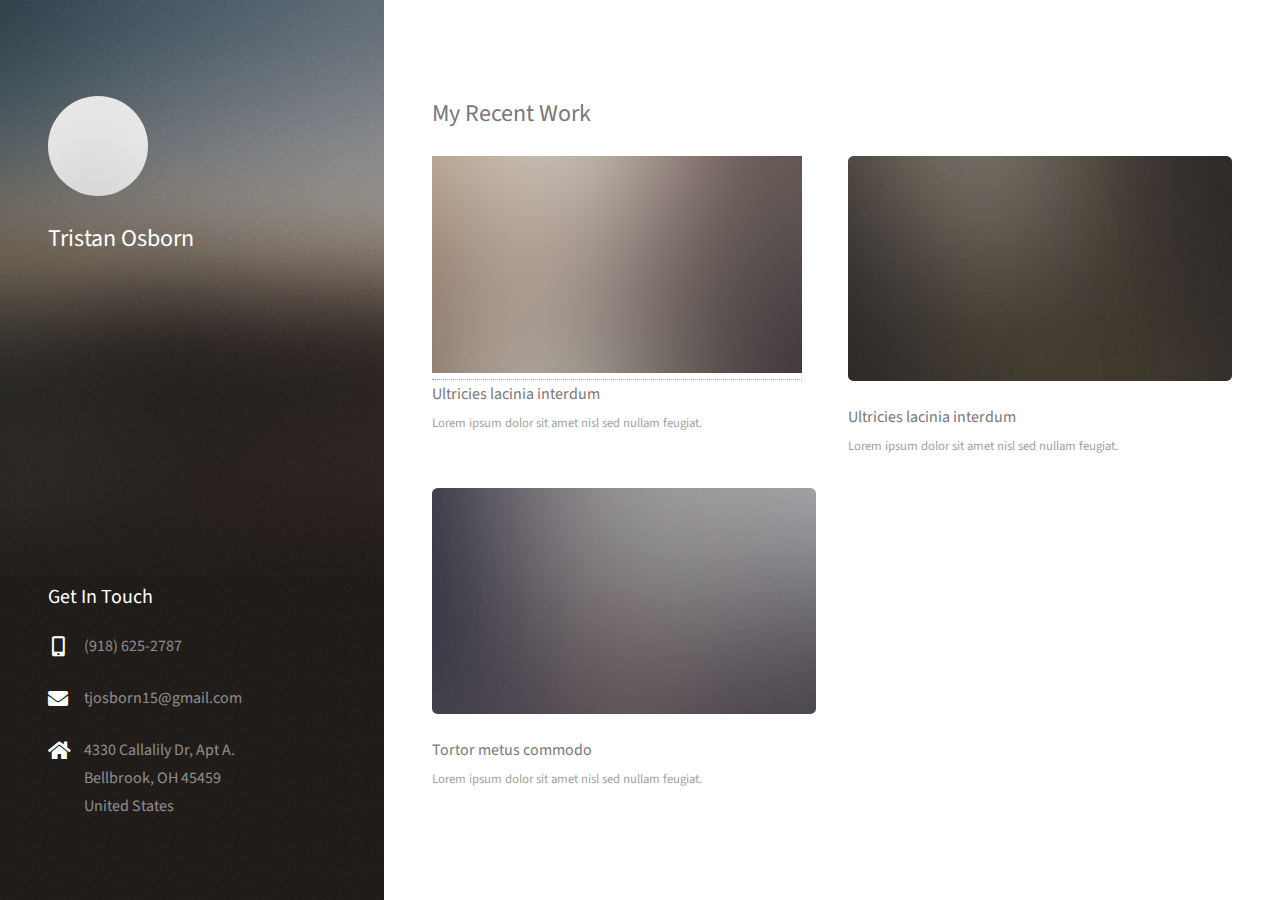
==== index.html @ c0b5d267 "Update index.html" ====
<!DOCTYPE HTML>

<html>
	<head>
		<title>tristan osborn</title>
		<meta charset="utf-8" />
		<meta name="viewport" content="width=device-width, initial-scale=1, user-scalable=no" />
		<link rel="stylesheet" href="assets/css/main.css" />
	</head>
	<body class="is-preload">

		<!-- Header -->
			<header id="header">
				<div class="inner">
					<a href="#" class="image avatar"><img src="images/avatar.jpg" alt="" /></a>
					<h2><strong>Tristan Osborn</strong></h2></br>
				</div>

			<h3>Get In Touch</h3>
			<div>
				<div class="col-4 col-12-small">
					<ul class="labeled-icons">
						<li>
							<h3 class="icon solid fa-mobile-alt"><span class="label">Phone</span></h3>
							(918) 625-2787
						</li>
						<li>
							<h3 class="icon solid fa-envelope"><span class="label">Email</span></h3>
							tjosborn15@gmail.com</a>
						</li>
						<li>
							<h3 class="icon solid fa-home"><span class="label">Address</span></h3>
							4330 Callalily Dr, Apt A.<br />
							Bellbrook, OH 45459<br />
							United States
						</li>
					</ul>
				</div>
			</header>

		<!-- Main -->
			<div id="main">

				<!-- Two -->
					<section id="two">
						<h2>My Recent Work</h2>
						<div class="row">
							<article class="col-6 col-12-xsmall work-item">
								<a href="cars4u_final.html-2" target="_blank"><img src="images/thumbs/01.jpg" alt="" /></a>
								<h3>Ultricies lacinia interdum</h3>
								<p>Lorem ipsum dolor sit amet nisl sed nullam feugiat.</p>
							</article>
							<article class="col-6 col-12-xsmall work-item">
								<a href="images/fulls/02.jpg" class="image fit thumb"><img src="images/thumbs/02.jpg" alt="" /></a>
								<h3>Ultricies lacinia interdum</h3>
								<p>Lorem ipsum dolor sit amet nisl sed nullam feugiat.</p>
							</article>
							<article class="col-6 col-12-xsmall work-item">
								<a href="images/fulls/03.jpg" class="image fit thumb"><img src="images/thumbs/03.jpg" alt="" /></a>
								<h3>Tortor metus commodo</h3>
								<p>Lorem ipsum dolor sit amet nisl sed nullam feugiat.</p>
							</article>
						</div>
					</section>

			</div>

		<!-- Scripts -->
			<script src="assets/js/jquery.min.js"></script>
			<script src="assets/js/jquery.poptrox.min.js"></script>
			<script src="assets/js/browser.min.js"></script>
			<script src="assets/js/breakpoints.min.js"></script>
			<script src="assets/js/util.js"></script>
			<script src="assets/js/main.js"></script>

	</body>
</html>
---- assets/css/main.css ----
@import url("fontawesome-all.min.css");
@import url("https://fonts.googleapis.com/css?family=Source+Sans+Pro:400,400italic");

/*
	Strata by HTML5 UP
	html5up.net | @ajlkn
	Free for personal and commercial use under the CCA 3.0 license (html5up.net/license)
*/

html, body, div, span, applet, object,
iframe, h1, h2, h3, h4, h5, h6, p, blockquote,
pre, a, abbr, acronym, address, big, cite,
code, del, dfn, em, img, ins, kbd, q, s, samp,
small, strike, strong, sub, sup, tt, var, b,
u, i, center, dl, dt, dd, ol, ul, li, fieldset,
form, label, legend, table, caption, tbody,
tfoot, thead, tr, th, td, article, aside,
canvas, details, embed, figure, figcaption,
footer, header, hgroup, menu, nav, output, ruby,
section, summary, time, mark, audio, video {
	margin: 0;
	padding: 0;
	border: 0;
	font-size: 100%;
	font: inherit;
	vertical-align: baseline;}

article, aside, details, figcaption, figure,
footer, header, hgroup, menu, nav, section {
	display: block;}

body {
	line-height: 1;
}

ol, ul {
	list-style: none;
}

blockquote, q {
	quotes: none;
}

	blockquote:before, blockquote:after, q:before, q:after {
		content: '';
		content: none;
	}

table {
	border-collapse: collapse;
	border-spacing: 0;
}

body {
	-webkit-text-size-adjust: none;
}

mark {
	background-color: transparent;
	color: inherit;
}

input::-moz-focus-inner {
	border: 0;
	padding: 0;
}

input, select, textarea {
	-moz-appearance: none;
	-webkit-appearance: none;
	-ms-appearance: none;
	appearance: none;
}

/* Basic */

	html {
		box-sizing: border-box;
	}

	*, *:before, *:after {
		box-sizing: inherit;
	}

	body {
		background: #fff;
	}

		body.is-preload *, body.is-preload *:before, body.is-preload *:after {
			-moz-animation: none !important;
			-webkit-animation: none !important;
			-ms-animation: none !important;
			animation: none !important;
			-moz-transition: none !important;
			-webkit-transition: none !important;
			-ms-transition: none !important;
			transition: none !important;
		}

	body, input, select, textarea {
		color: #a2a2a2;
		font-family: "Source Sans Pro", Helvetica, sans-serif;
		font-size: 16pt;
		font-weight: 400;
		line-height: 1.75em;
	}

	a {
		-moz-transition: color 0.2s ease-in-out, border-color 0.2s ease-in-out;
		-webkit-transition: color 0.2s ease-in-out, border-color 0.2s ease-in-out;
		-ms-transition: color 0.2s ease-in-out, border-color 0.2s ease-in-out;
		transition: color 0.2s ease-in-out, border-color 0.2s ease-in-out;
		border-bottom: dotted 1px;
		color: #49bf9d;
		text-decoration: none;
	}

		a:hover {
			border-bottom-color: transparent;
			color: #49bf9d !important;
			text-decoration: none;
		}

	strong, b {
		color: #787878;
		font-weight: 400;
	}

	em, i {
		font-style: italic;
	}

	p {
		margin: 0 0 2em 0;
	}

	h1, h2, h3, h4, h5, h6 {
		color: #787878;
		font-weight: 400;
		line-height: 1em;
		margin: 0 0 1em 0;
	}

		h1 a, h2 a, h3 a, h4 a, h5 a, h6 a {
			color: inherit;
			text-decoration: none;
		}

	h1 {
		font-size: 2em;
		line-height: 1.5em;
	}

	h2 {
		font-size: 1.5em;
		line-height: 1.5em;
	}

	h3 {
		font-size: 1.25em;
		line-height: 1.5em;
	}

	h4 {
		font-size: 1.1em;
		line-height: 1.5em;
	}

	h5 {
		font-size: 0.9em;
		line-height: 1.5em;
	}

	h6 {
		font-size: 0.7em;
		line-height: 1.5em;
	}

	sub {
		font-size: 0.8em;
		position: relative;
		top: 0.5em;
	}

	sup {
		font-size: 0.8em;
		position: relative;
		top: -0.5em;
	}

	hr {
		border: 0;
		border-bottom: solid 2px #efefef;
		margin: 2em 0;
	}

		hr.major {
			margin: 3em 0;
		}

	blockquote {
		border-left: solid 6px #efefef;
		font-style: italic;
		margin: 0 0 2em 0;
		padding: 0.5em 0 0.5em 1.5em;
	}

	code {
		background: #f7f7f7;
		border-radius: 0.35em;
		border: solid 2px #efefef;
		font-family: "Courier New", monospace;
		font-size: 0.9em;
		margin: 0 0.25em;
		padding: 0.25em 0.65em;
	}

	pre {
		-webkit-overflow-scrolling: touch;
		font-family: "Courier New", monospace;
		font-size: 0.9em;
		margin: 0 0 2em 0;
	}

		pre code {
			display: block;
			line-height: 1.75em;
			padding: 1em 1.5em;
			overflow-x: auto;
		}

	.align-left {
		text-align: left;
	}

	.align-center {
		text-align: center;
	}

	.align-right {
		text-align: right;
	}

/* Container */

	.container {
		margin: 0 auto;
		max-width: calc(100% - 4em);
		width: 100%;
	}

		.container.xsmall {
			width: 25%;
		}

		.container.small {
			width: 50%;
		}

		.container.medium {
			width: 75%;
		}

		.container.large {
			width: 125%;
		}

		.container.xlarge {
			width: 150%;
		}

		.container.max {
			width: 100%;
		}

		@media screen and (max-width: 980px) {

			.container {
				width: 100% !important;
				max-width: 100% !important;
			}

		}

		@media screen and (max-width: 480px) {

			.container {
				max-width: calc(100% - 3em);
			}

		}

/* Row */

	.row {
		display: flex;
		flex-wrap: wrap;
		box-sizing: border-box;
		align-items: stretch;
	}

		.row > * {
			box-sizing: border-box;
		}

		.row.gtr-uniform > * > :last-child {
			margin-bottom: 0;
		}

		.row.aln-left {
			justify-content: flex-start;
		}

		.row.aln-center {
			justify-content: center;
		}

		.row.aln-right {
			justify-content: flex-end;
		}

		.row.aln-top {
			align-items: flex-start;
		}

		.row.aln-middle {
			align-items: center;
		}

		.row.aln-bottom {
			align-items: flex-end;
		}

		.row > .imp {
			order: -1;
		}

		.row > .col-1 {
			width: 8.33333%;
		}

		.row > .off-1 {
			margin-left: 8.33333%;
		}

		.row > .col-2 {
			width: 16.66667%;
		}

		.row > .off-2 {
			margin-left: 16.66667%;
		}

		.row > .col-3 {
			width: 25%;
		}

		.row > .off-3 {
			margin-left: 25%;
		}

		.row > .col-4 {
			width: 33.33333%;
		}

		.row > .off-4 {
			margin-left: 33.33333%;
		}

		.row > .col-5 {
			width: 41.66667%;
		}

		.row > .off-5 {
			margin-left: 41.66667%;
		}

		.row > .col-6 {
			width: 50%;
		}

		.row > .off-6 {
			margin-left: 50%;
		}

		.row > .col-7 {
			width: 58.33333%;
		}

		.row > .off-7 {
			margin-left: 58.33333%;
		}

		.row > .col-8 {
			width: 66.66667%;
		}

		.row > .off-8 {
			margin-left: 66.66667%;
		}

		.row > .col-9 {
			width: 75%;
		}

		.row > .off-9 {
			margin-left: 75%;
		}

		.row > .col-10 {
			width: 83.33333%;
		}

		.row > .off-10 {
			margin-left: 83.33333%;
		}

		.row > .col-11 {
			width: 91.66667%;
		}

		.row > .off-11 {
			margin-left: 91.66667%;
		}

		.row > .col-12 {
			width: 100%;
		}

		.row > .off-12 {
			margin-left: 100%;
		}

		.row.gtr-0 {
			margin-top: 0;
			margin-left: 0em;
		}

			.row.gtr-0 > * {
				padding: 0 0 0 0em;
			}

			.row.gtr-0.gtr-uniform {
				margin-top: 0em;
			}

				.row.gtr-0.gtr-uniform > * {
					padding-top: 0em;
				}

		.row.gtr-25 {
			margin-top: 0;
			margin-left: -0.625em;
		}

			.row.gtr-25 > * {
				padding: 0 0 0 0.625em;
			}

			.row.gtr-25.gtr-uniform {
				margin-top: -0.625em;
			}

				.row.gtr-25.gtr-uniform > * {
					padding-top: 0.625em;
				}

		.row.gtr-50 {
			margin-top: 0;
			margin-left: -1.25em;
		}

			.row.gtr-50 > * {
				padding: 0 0 0 1.25em;
			}

			.row.gtr-50.gtr-uniform {
				margin-top: -1.25em;
			}

				.row.gtr-50.gtr-uniform > * {
					padding-top: 1.25em;
				}

		.row {
			margin-top: 0;
			margin-left: -2.5em;
		}

			.row > * {
				padding: 0 0 0 2.5em;
			}

			.row.gtr-uniform {
				margin-top: -2.5em;
			}

				.row.gtr-uniform > * {
					padding-top: 2.5em;
				}

		.row.gtr-150 {
			margin-top: 0;
			margin-left: -3.75em;
		}

			.row.gtr-150 > * {
				padding: 0 0 0 3.75em;
			}

			.row.gtr-150.gtr-uniform {
				margin-top: -3.75em;
			}

				.row.gtr-150.gtr-uniform > * {
					padding-top: 3.75em;
				}

		.row.gtr-200 {
			margin-top: 0;
			margin-left: -5em;
		}

			.row.gtr-200 > * {
				padding: 0 0 0 5em;
			}

			.row.gtr-200.gtr-uniform {
				margin-top: -5em;
			}

				.row.gtr-200.gtr-uniform > * {
					padding-top: 5em;
				}

		@media screen and (max-width: 1800px) {

			.row {
				display: flex;
				flex-wrap: wrap;
				box-sizing: border-box;
				align-items: stretch;
			}

				.row > * {
					box-sizing: border-box;
				}

				.row.gtr-uniform > * > :last-child {
					margin-bottom: 0;
				}

				.row.aln-left {
					justify-content: flex-start;
				}

				.row.aln-center {
					justify-content: center;
				}

				.row.aln-right {
					justify-content: flex-end;
				}

				.row.aln-top {
					align-items: flex-start;
				}

				.row.aln-middle {
					align-items: center;
				}

				.row.aln-bottom {
					align-items: flex-end;
				}

				.row > .imp-xlarge {
					order: -1;
				}

				.row > .col-1-xlarge {
					width: 8.33333%;
				}

				.row > .off-1-xlarge {
					margin-left: 8.33333%;
				}

				.row > .col-2-xlarge {
					width: 16.66667%;
				}

				.row > .off-2-xlarge {
					margin-left: 16.66667%;
				}

				.row > .col-3-xlarge {
					width: 25%;
				}

				.row > .off-3-xlarge {
					margin-left: 25%;
				}

				.row > .col-4-xlarge {
					width: 33.33333%;
				}

				.row > .off-4-xlarge {
					margin-left: 33.33333%;
				}

				.row > .col-5-xlarge {
					width: 41.66667%;
				}

				.row > .off-5-xlarge {
					margin-left: 41.66667%;
				}

				.row > .col-6-xlarge {
					width: 50%;
				}

				.row > .off-6-xlarge {
					margin-left: 50%;
				}

				.row > .col-7-xlarge {
					width: 58.33333%;
				}

				.row > .off-7-xlarge {
					margin-left: 58.33333%;
				}

				.row > .col-8-xlarge {
					width: 66.66667%;
				}

				.row > .off-8-xlarge {
					margin-left: 66.66667%;
				}

				.row > .col-9-xlarge {
					width: 75%;
				}

				.row > .off-9-xlarge {
					margin-left: 75%;
				}

				.row > .col-10-xlarge {
					width: 83.33333%;
				}

				.row > .off-10-xlarge {
					margin-left: 83.33333%;
				}

				.row > .col-11-xlarge {
					width: 91.66667%;
				}

				.row > .off-11-xlarge {
					margin-left: 91.66667%;
				}

				.row > .col-12-xlarge {
					width: 100%;
				}

				.row > .off-12-xlarge {
					margin-left: 100%;
				}

				.row.gtr-0 {
					margin-top: 0;
					margin-left: 0em;
				}

					.row.gtr-0 > * {
						padding: 0 0 0 0em;
					}

					.row.gtr-0.gtr-uniform {
						margin-top: 0em;
					}

						.row.gtr-0.gtr-uniform > * {
							padding-top: 0em;
						}

				.row.gtr-25 {
					margin-top: 0;
					margin-left: -0.625em;
				}

					.row.gtr-25 > * {
						padding: 0 0 0 0.625em;
					}

					.row.gtr-25.gtr-uniform {
						margin-top: -0.625em;
					}

						.row.gtr-25.gtr-uniform > * {
							padding-top: 0.625em;
						}

				.row.gtr-50 {
					margin-top: 0;
					margin-left: -1.25em;
				}

					.row.gtr-50 > * {
						padding: 0 0 0 1.25em;
					}

					.row.gtr-50.gtr-uniform {
						margin-top: -1.25em;
					}

						.row.gtr-50.gtr-uniform > * {
							padding-top: 1.25em;
						}

				.row {
					margin-top: 0;
					margin-left: -2.5em;
				}

					.row > * {
						padding: 0 0 0 2.5em;
					}

					.row.gtr-uniform {
						margin-top: -2.5em;
					}

						.row.gtr-uniform > * {
							padding-top: 2.5em;
						}

				.row.gtr-150 {
					margin-top: 0;
					margin-left: -3.75em;
				}

					.row.gtr-150 > * {
						padding: 0 0 0 3.75em;
					}

					.row.gtr-150.gtr-uniform {
						margin-top: -3.75em;
					}

						.row.gtr-150.gtr-uniform > * {
							padding-top: 3.75em;
						}

				.row.gtr-200 {
					margin-top: 0;
					margin-left: -5em;
				}

					.row.gtr-200 > * {
						padding: 0 0 0 5em;
					}

					.row.gtr-200.gtr-uniform {
						margin-top: -5em;
					}

						.row.gtr-200.gtr-uniform > * {
							padding-top: 5em;
						}

		}

		@media screen and (max-width: 1280px) {

			.row {
				display: flex;
				flex-wrap: wrap;
				box-sizing: border-box;
				align-items: stretch;
			}

				.row > * {
					box-sizing: border-box;
				}

				.row.gtr-uniform > * > :last-child {
					margin-bottom: 0;
				}

				.row.aln-left {
					justify-content: flex-start;
				}

				.row.aln-center {
					justify-content: center;
				}

				.row.aln-right {
					justify-content: flex-end;
				}

				.row.aln-top {
					align-items: flex-start;
				}

				.row.aln-middle {
					align-items: center;
				}

				.row.aln-bottom {
					align-items: flex-end;
				}

				.row > .imp-large {
					order: -1;
				}

				.row > .col-1-large {
					width: 8.33333%;
				}

				.row > .off-1-large {
					margin-left: 8.33333%;
				}

				.row > .col-2-large {
					width: 16.66667%;
				}

				.row > .off-2-large {
					margin-left: 16.66667%;
				}

				.row > .col-3-large {
					width: 25%;
				}

				.row > .off-3-large {
					margin-left: 25%;
				}

				.row > .col-4-large {
					width: 33.33333%;
				}

				.row > .off-4-large {
					margin-left: 33.33333%;
				}

				.row > .col-5-large {
					width: 41.66667%;
				}

				.row > .off-5-large {
					margin-left: 41.66667%;
				}

				.row > .col-6-large {
					width: 50%;
				}

				.row > .off-6-large {
					margin-left: 50%;
				}

				.row > .col-7-large {
					width: 58.33333%;
				}

				.row > .off-7-large {
					margin-left: 58.33333%;
				}

				.row > .col-8-large {
					width: 66.66667%;
				}

				.row > .off-8-large {
					margin-left: 66.66667%;
				}

				.row > .col-9-large {
					width: 75%;
				}

				.row > .off-9-large {
					margin-left: 75%;
				}

				.row > .col-10-large {
					width: 83.33333%;
				}

				.row > .off-10-large {
					margin-left: 83.33333%;
				}

				.row > .col-11-large {
					width: 91.66667%;
				}

				.row > .off-11-large {
					margin-left: 91.66667%;
				}

				.row > .col-12-large {
					width: 100%;
				}

				.row > .off-12-large {
					margin-left: 100%;
				}

				.row.gtr-0 {
					margin-top: 0;
					margin-left: 0em;
				}

					.row.gtr-0 > * {
						padding: 0 0 0 0em;
					}

					.row.gtr-0.gtr-uniform {
						margin-top: 0em;
					}

						.row.gtr-0.gtr-uniform > * {
							padding-top: 0em;
						}

				.row.gtr-25 {
					margin-top: 0;
					margin-left: -0.5em;
				}

					.row.gtr-25 > * {
						padding: 0 0 0 0.5em;
					}

					.row.gtr-25.gtr-uniform {
						margin-top: -0.5em;
					}

						.row.gtr-25.gtr-uniform > * {
							padding-top: 0.5em;
						}

				.row.gtr-50 {
					margin-top: 0;
					margin-left: -1em;
				}

					.row.gtr-50 > * {
						padding: 0 0 0 1em;
					}

					.row.gtr-50.gtr-uniform {
						margin-top: -1em;
					}

						.row.gtr-50.gtr-uniform > * {
							padding-top: 1em;
						}

				.row {
					margin-top: 0;
					margin-left: -2em;
				}

					.row > * {
						padding: 0 0 0 2em;
					}

					.row.gtr-uniform {
						margin-top: -2em;
					}

						.row.gtr-uniform > * {
							padding-top: 2em;
						}

				.row.gtr-150 {
					margin-top: 0;
					margin-left: -3em;
				}

					.row.gtr-150 > * {
						padding: 0 0 0 3em;
					}

					.row.gtr-150.gtr-uniform {
						margin-top: -3em;
					}

						.row.gtr-150.gtr-uniform > * {
							padding-top: 3em;
						}

				.row.gtr-200 {
					margin-top: 0;
					margin-left: -4em;
				}

					.row.gtr-200 > * {
						padding: 0 0 0 4em;
					}

					.row.gtr-200.gtr-uniform {
						margin-top: -4em;
					}

						.row.gtr-200.gtr-uniform > * {
							padding-top: 4em;
						}

		}

		@media screen and (max-width: 980px) {

			.row {
				display: flex;
				flex-wrap: wrap;
				box-sizing: border-box;
				align-items: stretch;
			}

				.row > * {
					box-sizing: border-box;
				}

				.row.gtr-uniform > * > :last-child {
					margin-bottom: 0;
				}

				.row.aln-left {
					justify-content: flex-start;
				}

				.row.aln-center {
					justify-content: center;
				}

				.row.aln-right {
					justify-content: flex-end;
				}

				.row.aln-top {
					align-items: flex-start;
				}

				.row.aln-middle {
					align-items: center;
				}

				.row.aln-bottom {
					align-items: flex-end;
				}

				.row > .imp-medium {
					order: -1;
				}

				.row > .col-1-medium {
					width: 8.33333%;
				}

				.row > .off-1-medium {
					margin-left: 8.33333%;
				}

				.row > .col-2-medium {
					width: 16.66667%;
				}

				.row > .off-2-medium {
					margin-left: 16.66667%;
				}

				.row > .col-3-medium {
					width: 25%;
				}

				.row > .off-3-medium {
					margin-left: 25%;
				}

				.row > .col-4-medium {
					width: 33.33333%;
				}

				.row > .off-4-medium {
					margin-left: 33.33333%;
				}

				.row > .col-5-medium {
					width: 41.66667%;
				}

				.row > .off-5-medium {
					margin-left: 41.66667%;
				}

				.row > .col-6-medium {
					width: 50%;
				}

				.row > .off-6-medium {
					margin-left: 50%;
				}

				.row > .col-7-medium {
					width: 58.33333%;
				}

				.row > .off-7-medium {
					margin-left: 58.33333%;
				}

				.row > .col-8-medium {
					width: 66.66667%;
				}

				.row > .off-8-medium {
					margin-left: 66.66667%;
				}

				.row > .col-9-medium {
					width: 75%;
				}

				.row > .off-9-medium {
					margin-left: 75%;
				}

				.row > .col-10-medium {
					width: 83.33333%;
				}

				.row > .off-10-medium {
					margin-left: 83.33333%;
				}

				.row > .col-11-medium {
					width: 91.66667%;
				}

				.row > .off-11-medium {
					margin-left: 91.66667%;
				}

				.row > .col-12-medium {
					width: 100%;
				}

				.row > .off-12-medium {
					margin-left: 100%;
				}

				.row.gtr-0 {
					margin-top: 0;
					margin-left: 0em;
				}

					.row.gtr-0 > * {
						padding: 0 0 0 0em;
					}

					.row.gtr-0.gtr-uniform {
						margin-top: 0em;
					}

						.row.gtr-0.gtr-uniform > * {
							padding-top: 0em;
						}

				.row.gtr-25 {
					margin-top: 0;
					margin-left: -0.5em;
				}

					.row.gtr-25 > * {
						padding: 0 0 0 0.5em;
					}

					.row.gtr-25.gtr-uniform {
						margin-top: -0.5em;
					}

						.row.gtr-25.gtr-uniform > * {
							padding-top: 0.5em;
						}

				.row.gtr-50 {
					margin-top: 0;
					margin-left: -1em;
				}

					.row.gtr-50 > * {
						padding: 0 0 0 1em;
					}

					.row.gtr-50.gtr-uniform {
						margin-top: -1em;
					}

						.row.gtr-50.gtr-uniform > * {
							padding-top: 1em;
						}

				.row {
					margin-top: 0;
					margin-left: -2em;
				}

					.row > * {
						padding: 0 0 0 2em;
					}

					.row.gtr-uniform {
						margin-top: -2em;
					}

						.row.gtr-uniform > * {
							padding-top: 2em;
						}

				.row.gtr-150 {
					margin-top: 0;
					margin-left: -3em;
				}

					.row.gtr-150 > * {
						padding: 0 0 0 3em;
					}

					.row.gtr-150.gtr-uniform {
						margin-top: -3em;
					}

						.row.gtr-150.gtr-uniform > * {
							padding-top: 3em;
						}

				.row.gtr-200 {
					margin-top: 0;
					margin-left: -4em;
				}

					.row.gtr-200 > * {
						padding: 0 0 0 4em;
					}

					.row.gtr-200.gtr-uniform {
						margin-top: -4em;
					}

						.row.gtr-200.gtr-uniform > * {
							padding-top: 4em;
						}

		}

		@media screen and (max-width: 736px) {

			.row {
				display: flex;
				flex-wrap: wrap;
				box-sizing: border-box;
				align-items: stretch;
			}

				.row > * {
					box-sizing: border-box;
				}

				.row.gtr-uniform > * > :last-child {
					margin-bottom: 0;
				}

				.row.aln-left {
					justify-content: flex-start;
				}

				.row.aln-center {
					justify-content: center;
				}

				.row.aln-right {
					justify-content: flex-end;
				}

				.row.aln-top {
					align-items: flex-start;
				}

				.row.aln-middle {
					align-items: center;
				}

				.row.aln-bottom {
					align-items: flex-end;
				}

				.row > .imp-small {
					order: -1;
				}

				.row > .col-1-small {
					width: 8.33333%;
				}

				.row > .off-1-small {
					margin-left: 8.33333%;
				}

				.row > .col-2-small {
					width: 16.66667%;
				}

				.row > .off-2-small {
					margin-left: 16.66667%;
				}

				.row > .col-3-small {
					width: 25%;
				}

				.row > .off-3-small {
					margin-left: 25%;
				}

				.row > .col-4-small {
					width: 33.33333%;
				}

				.row > .off-4-small {
					margin-left: 33.33333%;
				}

				.row > .col-5-small {
					width: 41.66667%;
				}

				.row > .off-5-small {
					margin-left: 41.66667%;
				}

				.row > .col-6-small {
					width: 50%;
				}

				.row > .off-6-small {
					margin-left: 50%;
				}

				.row > .col-7-small {
					width: 58.33333%;
				}

				.row > .off-7-small {
					margin-left: 58.33333%;
				}

				.row > .col-8-small {
					width: 66.66667%;
				}

				.row > .off-8-small {
					margin-left: 66.66667%;
				}

				.row > .col-9-small {
					width: 75%;
				}

				.row > .off-9-small {
					margin-left: 75%;
				}

				.row > .col-10-small {
					width: 83.33333%;
				}

				.row > .off-10-small {
					margin-left: 83.33333%;
				}

				.row > .col-11-small {
					width: 91.66667%;
				}

				.row > .off-11-small {
					margin-left: 91.66667%;
				}

				.row > .col-12-small {
					width: 100%;
				}

				.row > .off-12-small {
					margin-left: 100%;
				}

				.row.gtr-0 {
					margin-top: 0;
					margin-left: 0em;
				}

					.row.gtr-0 > * {
						padding: 0 0 0 0em;
					}

					.row.gtr-0.gtr-uniform {
						margin-top: 0em;
					}

						.row.gtr-0.gtr-uniform > * {
							padding-top: 0em;
						}

				.row.gtr-25 {
					margin-top: 0;
					margin-left: -0.375em;
				}

					.row.gtr-25 > * {
						padding: 0 0 0 0.375em;
					}

					.row.gtr-25.gtr-uniform {
						margin-top: -0.375em;
					}

						.row.gtr-25.gtr-uniform > * {
							padding-top: 0.375em;
						}

				.row.gtr-50 {
					margin-top: 0;
					margin-left: -0.75em;
				}

					.row.gtr-50 > * {
						padding: 0 0 0 0.75em;
					}

					.row.gtr-50.gtr-uniform {
						margin-top: -0.75em;
					}

						.row.gtr-50.gtr-uniform > * {
							padding-top: 0.75em;
						}

				.row {
					margin-top: 0;
					margin-left: -1.5em;
				}

					.row > * {
						padding: 0 0 0 1.5em;
					}

					.row.gtr-uniform {
						margin-top: -1.5em;
					}

						.row.gtr-uniform > * {
							padding-top: 1.5em;
						}

				.row.gtr-150 {
					margin-top: 0;
					margin-left: -2.25em;
				}

					.row.gtr-150 > * {
						padding: 0 0 0 2.25em;
					}

					.row.gtr-150.gtr-uniform {
						margin-top: -2.25em;
					}

						.row.gtr-150.gtr-uniform > * {
							padding-top: 2.25em;
						}

				.row.gtr-200 {
					margin-top: 0;
					margin-left: -3em;
				}

					.row.gtr-200 > * {
						padding: 0 0 0 3em;
					}

					.row.gtr-200.gtr-uniform {
						margin-top: -3em;
					}

						.row.gtr-200.gtr-uniform > * {
							padding-top: 3em;
						}

		}

		@media screen and (max-width: 480px) {

			.row {
				display: flex;
				flex-wrap: wrap;
				box-sizing: border-box;
				align-items: stretch;
			}

				.row > * {
					box-sizing: border-box;
				}

				.row.gtr-uniform > * > :last-child {
					margin-bottom: 0;
				}

				.row.aln-left {
					justify-content: flex-start;
				}

				.row.aln-center {
					justify-content: center;
				}

				.row.aln-right {
					justify-content: flex-end;
				}

				.row.aln-top {
					align-items: flex-start;
				}

				.row.aln-middle {
					align-items: center;
				}

				.row.aln-bottom {
					align-items: flex-end;
				}

				.row > .imp-xsmall {
					order: -1;
				}

				.row > .col-1-xsmall {
					width: 8.33333%;
				}

				.row > .off-1-xsmall {
					margin-left: 8.33333%;
				}

				.row > .col-2-xsmall {
					width: 16.66667%;
				}

				.row > .off-2-xsmall {
					margin-left: 16.66667%;
				}

				.row > .col-3-xsmall {
					width: 25%;
				}

				.row > .off-3-xsmall {
					margin-left: 25%;
				}

				.row > .col-4-xsmall {
					width: 33.33333%;
				}

				.row > .off-4-xsmall {
					margin-left: 33.33333%;
				}

				.row > .col-5-xsmall {
					width: 41.66667%;
				}

				.row > .off-5-xsmall {
					margin-left: 41.66667%;
				}

				.row > .col-6-xsmall {
					width: 50%;
				}

				.row > .off-6-xsmall {
					margin-left: 50%;
				}

				.row > .col-7-xsmall {
					width: 58.33333%;
				}

				.row > .off-7-xsmall {
					margin-left: 58.33333%;
				}

				.row > .col-8-xsmall {
					width: 66.66667%;
				}

				.row > .off-8-xsmall {
					margin-left: 66.66667%;
				}

				.row > .col-9-xsmall {
					width: 75%;
				}

				.row > .off-9-xsmall {
					margin-left: 75%;
				}

				.row > .col-10-xsmall {
					width: 83.33333%;
				}

				.row > .off-10-xsmall {
					margin-left: 83.33333%;
				}

				.row > .col-11-xsmall {
					width: 91.66667%;
				}

				.row > .off-11-xsmall {
					margin-left: 91.66667%;
				}

				.row > .col-12-xsmall {
					width: 100%;
				}

				.row > .off-12-xsmall {
					margin-left: 100%;
				}

				.row.gtr-0 {
					margin-top: 0;
					margin-left: 0em;
				}

					.row.gtr-0 > * {
						padding: 0 0 0 0em;
					}

					.row.gtr-0.gtr-uniform {
						margin-top: 0em;
					}

						.row.gtr-0.gtr-uniform > * {
							padding-top: 0em;
						}

				.row.gtr-25 {
					margin-top: 0;
					margin-left: -0.375em;
				}

					.row.gtr-25 > * {
						padding: 0 0 0 0.375em;
					}

					.row.gtr-25.gtr-uniform {
						margin-top: -0.375em;
					}

						.row.gtr-25.gtr-uniform > * {
							padding-top: 0.375em;
						}

				.row.gtr-50 {
					margin-top: 0;
					margin-left: -0.75em;
				}

					.row.gtr-50 > * {
						padding: 0 0 0 0.75em;
					}

					.row.gtr-50.gtr-uniform {
						margin-top: -0.75em;
					}

						.row.gtr-50.gtr-uniform > * {
							padding-top: 0.75em;
						}

				.row {
					margin-top: 0;
					margin-left: -1.5em;
				}

					.row > * {
						padding: 0 0 0 1.5em;
					}

					.row.gtr-uniform {
						margin-top: -1.5em;
					}

						.row.gtr-uniform > * {
							padding-top: 1.5em;
						}

				.row.gtr-150 {
					margin-top: 0;
					margin-left: -2.25em;
				}

					.row.gtr-150 > * {
						padding: 0 0 0 2.25em;
					}

					.row.gtr-150.gtr-uniform {
						margin-top: -2.25em;
					}

						.row.gtr-150.gtr-uniform > * {
							padding-top: 2.25em;
						}

				.row.gtr-200 {
					margin-top: 0;
					margin-left: -3em;
				}

					.row.gtr-200 > * {
						padding: 0 0 0 3em;
					}

					.row.gtr-200.gtr-uniform {
						margin-top: -3em;
					}

						.row.gtr-200.gtr-uniform > * {
							padding-top: 3em;
						}

		}

/* Section/Article */

	section.special, article.special {
		text-align: center;
	}

	header p {
		color: #b2b2b2;
		position: relative;
		margin: 0 0 1.5em 0;
	}

	header h2 + p {
		font-size: 1.25em;
		margin-top: -1em;
		line-height: 1.5em;
	}

	header h3 + p {
		font-size: 1.1em;
		margin-top: -0.8em;
		line-height: 1.5em;
	}

	header h4 + p,
	header h5 + p,
	header h6 + p {
		font-size: 0.9em;
		margin-top: -0.6em;
		line-height: 1.5em;
	}

	header.major h2 {
		font-size: 2em;
	}

/* Form */

	form {
		margin: 0 0 2em 0;
	}

	label {
		color: #787878;
		display: block;
		font-size: 0.9em;
		font-weight: 400;
		margin: 0 0 1em 0;
	}

	input[type="text"],
	input[type="password"],
	input[type="email"],
	select,
	textarea {
		-moz-appearance: none;
		-webkit-appearance: none;
		-ms-appearance: none;
		appearance: none;
		background: #f7f7f7;
		border-radius: 0.35em;
		border: solid 2px transparent;
		color: inherit;
		display: block;
		outline: 0;
		padding: 0 0.75em;
		text-decoration: none;
		width: 100%;
	}

		input[type="text"]:invalid,
		input[type="password"]:invalid,
		input[type="email"]:invalid,
		select:invalid,
		textarea:invalid {
			box-shadow: none;
		}

		input[type="text"]:focus,
		input[type="password"]:focus,
		input[type="email"]:focus,
		select:focus,
		textarea:focus {
			border-color: #49bf9d;
		}

	select {
		background-image: url("data:image/svg+xml;charset=utf8,%3Csvg xmlns='http://www.w3.org/2000/svg' width='40' height='40' preserveAspectRatio='none' viewBox='0 0 40 40'%3E%3Cpath d='M9.4,12.3l10.4,10.4l10.4-10.4c0.2-0.2,0.5-0.4,0.9-0.4c0.3,0,0.6,0.1,0.9,0.4l3.3,3.3c0.2,0.2,0.4,0.5,0.4,0.9 c0,0.4-0.1,0.6-0.4,0.9L20.7,31.9c-0.2,0.2-0.5,0.4-0.9,0.4c-0.3,0-0.6-0.1-0.9-0.4L4.3,17.3c-0.2-0.2-0.4-0.5-0.4-0.9 c0-0.4,0.1-0.6,0.4-0.9l3.3-3.3c0.2-0.2,0.5-0.4,0.9-0.4S9.1,12.1,9.4,12.3z' fill='%23dfdfdf' /%3E%3C/svg%3E");
		background-size: 1.25rem;
		background-repeat: no-repeat;
		background-position: calc(100% - 1rem) center;
		height: 2.75em;
		padding-right: 2.75em;
		text-overflow: ellipsis;
	}

		select option {
			color: #787878;
			background: #fff;
		}

		select:focus::-ms-value {
			background-color: transparent;
		}

		select::-ms-expand {
			display: none;
		}

	input[type="text"],
	input[type="password"],
	input[type="email"],
	select {
		height: 2.75em;
	}

	textarea {
		padding: 0.75em;
	}

	input[type="checkbox"],
	input[type="radio"] {
		-moz-appearance: none;
		-webkit-appearance: none;
		-ms-appearance: none;
		appearance: none;
		display: block;
		float: left;
		margin-right: -2em;
		opacity: 0;
		width: 1em;
		z-index: -1;
	}

		input[type="checkbox"] + label,
		input[type="radio"] + label {
			text-decoration: none;
			color: #a2a2a2;
			cursor: pointer;
			display: inline-block;
			font-size: 1em;
			font-weight: 400;
			padding-left: 2.4em;
			padding-right: 0.75em;
			position: relative;
		}

			input[type="checkbox"] + label:before,
			input[type="radio"] + label:before {
				-moz-osx-font-smoothing: grayscale;
				-webkit-font-smoothing: antialiased;
				display: inline-block;
				font-style: normal;
				font-variant: normal;
				text-rendering: auto;
				line-height: 1;
				text-transform: none !important;
				font-family: 'Font Awesome 5 Free';
				font-weight: 900;
			}

			input[type="checkbox"] + label:before,
			input[type="radio"] + label:before {
				background: #f7f7f7;
				border-radius: 0.35em;
				border: solid 2px transparent;
				content: '';
				display: inline-block;
				font-size: 0.8em;
				height: 2.0625em;
				left: 0;
				line-height: 1.85625em;
				position: absolute;
				text-align: center;
				top: 0;
				width: 2.0625em;
			}

		input[type="checkbox"]:checked + label:before,
		input[type="radio"]:checked + label:before {
			background: #787878;
			border-color: #787878;
			color: #fff;
			content: '\f00c';
		}

		input[type="checkbox"]:focus + label:before,
		input[type="radio"]:focus + label:before {
			border-color: #49bf9d;
		}

	input[type="checkbox"] + label:before {
		border-radius: 0.35em;
	}

	input[type="radio"] + label:before {
		border-radius: 100%;
	}

	::-webkit-input-placeholder {
		color: #b2b2b2 !important;
		opacity: 1.0;
	}

	:-moz-placeholder {
		color: #b2b2b2 !important;
		opacity: 1.0;
	}

	::-moz-placeholder {
		color: #b2b2b2 !important;
		opacity: 1.0;
	}

	:-ms-input-placeholder {
		color: #b2b2b2 !important;
		opacity: 1.0;
	}

/* Box */

	.box {
		border-radius: 0.35em;
		border: solid 2px #efefef;
		margin-bottom: 2em;
		padding: 1.5em;
	}

		.box > :last-child,
		.box > :last-child > :last-child,
		.box > :last-child > :last-child > :last-child {
			margin-bottom: 0;
		}

		.box.alt {
			border: 0;
			border-radius: 0;
			padding: 0;
		}

/* Icon */

	.icon {
		text-decoration: none;
		border-bottom: none;
		position: relative;
	}

		.icon:before {
			-moz-osx-font-smoothing: grayscale;
			-webkit-font-smoothing: antialiased;
			display: inline-block;
			font-style: normal;
			font-variant: normal;
			text-rendering: auto;
			line-height: 1;
			text-transform: none !important;
			font-family: 'Font Awesome 5 Free';
			font-weight: 400;
		}

		.icon > .label {
			display: none;
		}

		.icon:before {
			line-height: inherit;
		}

		.icon.solid:before {
			font-weight: 900;
		}

		.icon.brands:before {
			font-family: 'Font Awesome 5 Brands';
		}

/* Image */

	.image {
		border-radius: 0.35em;
		border: 0;
		display: inline-block;
		position: relative;
	}

		.image:before {
			-moz-transition: opacity 0.2s ease-in-out;
			-webkit-transition: opacity 0.2s ease-in-out;
			-ms-transition: opacity 0.2s ease-in-out;
			transition: opacity 0.2s ease-in-out;
			background: url("images/overlay.png");
			border-radius: 0.35em;
			content: '';
			display: block;
			height: 100%;
			left: 0;
			opacity: 0.5;
			position: absolute;
			top: 0;
			width: 100%;
		}

		.image.thumb {
			text-align: center;
		}

			.image.thumb:after {
				-moz-transition: opacity 0.2s ease-in-out;
				-webkit-transition: opacity 0.2s ease-in-out;
				-ms-transition: opacity 0.2s ease-in-out;
				transition: opacity 0.2s ease-in-out;
				border-radius: 0.35em;
				border: solid 3px rgba(255, 255, 255, 0.5);
				color: #fff;
				content: 'View';
				display: inline-block;
				font-size: 0.8em;
				font-weight: 400;
				left: 50%;
				line-height: 2.25em;
				margin: -1.25em 0 0 -3em;
				opacity: 0;
				padding: 0 1.5em;
				position: absolute;
				text-align: center;
				text-decoration: none;
				top: 50%;
				white-space: nowrap;
			}

			.image.thumb:hover:after {
				opacity: 1.0;
			}

			.image.thumb:hover:before {
				background: url("images/overlay.png"), url("images/overlay.png");
				opacity: 1.0;
			}

		.image img {
			border-radius: 0.35em;
			display: block;
		}

		.image.left {
			float: left;
			margin: 0 1.5em 1em 0;
			top: 0.25em;
		}

		.image.right {
			float: right;
			margin: 0 0 1em 1.5em;
			top: 0.25em;
		}

		.image.left, .image.right {
			max-width: 40%;
		}

			.image.left img, .image.right img {
				width: 100%;
			}

		.image.fit {
			display: block;
			margin: 0 0 2em 0;
			width: 100%;
		}

			.image.fit img {
				width: 100%;
			}

		.image.avatar {
			border-radius: 100%;
		}

			.image.avatar:before {
				display: none;
			}

			.image.avatar img {
				border-radius: 100%;
				width: 100%;
			}

/* List */

	ol {
		list-style: decimal;
		margin: 0 0 2em 0;
		padding-left: 1.25em;
	}

		ol li {
			padding-left: 0.25em;
		}

	ul {
		list-style: disc;
		margin: 0 0 2em 0;
		padding-left: 1em;
	}

		ul li {
			padding-left: 0.5em;
		}

		ul.alt {
			list-style: none;
			padding-left: 0;
		}

			ul.alt li {
				border-top: solid 2px #efefef;
				padding: 0.5em 0;
			}

				ul.alt li:first-child {
					border-top: 0;
					padding-top: 0;
				}

	dl {
		margin: 0 0 2em 0;
	}

/* Icons */

	ul.icons {
		cursor: default;
		list-style: none;
		padding-left: 0;
	}

		ul.icons li {
			display: inline-block;
			padding: 0 1em 0 0;
		}

			ul.icons li:last-child {
				padding-right: 0;
			}

			ul.icons li .icon:before {
				font-size: 1.5em;
			}

/* Labeled Icons */

	ul.labeled-icons {
		list-style: none;
		padding: 0;
	}

		ul.labeled-icons li {
			line-height: 1.75em;
			margin: 1.5em 0 0 0;
			padding-left: 2.25em;
			position: relative;
		}

			ul.labeled-icons li:first-child {
				margin-top: 0;
			}

			ul.labeled-icons li a {
				color: inherit;
			}

			ul.labeled-icons li h3 {
				color: #b2b2b2;
				left: 0;
				position: absolute;
				text-align: center;
				top: 0;
				width: 1em;
			}

/* Actions */

	ul.actions {
		display: -moz-flex;
		display: -webkit-flex;
		display: -ms-flex;
		display: flex;
		cursor: default;
		list-style: none;
		margin-left: -1em;
		padding-left: 0;
	}

		ul.actions li {
			padding: 0 0 0 1em;
			vertical-align: middle;
		}

		ul.actions.special {
			-moz-justify-content: center;
			-webkit-justify-content: center;
			-ms-justify-content: center;
			justify-content: center;
			width: 100%;
			margin-left: 0;
		}

			ul.actions.special li:first-child {
				padding-left: 0;
			}

		ul.actions.stacked {
			-moz-flex-direction: column;
			-webkit-flex-direction: column;
			-ms-flex-direction: column;
			flex-direction: column;
			margin-left: 0;
		}

			ul.actions.stacked li {
				padding: 1.3em 0 0 0;
			}

				ul.actions.stacked li:first-child {
					padding-top: 0;
				}

		ul.actions.fit {
			width: calc(100% + 1em);
		}

			ul.actions.fit li {
				-moz-flex-grow: 1;
				-webkit-flex-grow: 1;
				-ms-flex-grow: 1;
				flex-grow: 1;
				-moz-flex-shrink: 1;
				-webkit-flex-shrink: 1;
				-ms-flex-shrink: 1;
				flex-shrink: 1;
				width: 100%;
			}

				ul.actions.fit li > * {
					width: 100%;
				}

			ul.actions.fit.stacked {
				width: 100%;
			}

		@media screen and (max-width: 480px) {

			ul.actions:not(.fixed) {
				-moz-flex-direction: column;
				-webkit-flex-direction: column;
				-ms-flex-direction: column;
				flex-direction: column;
				margin-left: 0;
				width: 100% !important;
			}

				ul.actions:not(.fixed) li {
					-moz-flex-grow: 1;
					-webkit-flex-grow: 1;
					-ms-flex-grow: 1;
					flex-grow: 1;
					-moz-flex-shrink: 1;
					-webkit-flex-shrink: 1;
					-ms-flex-shrink: 1;
					flex-shrink: 1;
					padding: 1em 0 0 0;
					text-align: center;
					width: 100%;
				}

					ul.actions:not(.fixed) li > * {
						width: 100%;
					}

					ul.actions:not(.fixed) li:first-child {
						padding-top: 0;
					}

					ul.actions:not(.fixed) li input[type="submit"],
					ul.actions:not(.fixed) li input[type="reset"],
					ul.actions:not(.fixed) li input[type="button"],
					ul.actions:not(.fixed) li button,
					ul.actions:not(.fixed) li .button {
						width: 100%;
					}

						ul.actions:not(.fixed) li input[type="submit"].icon:before,
						ul.actions:not(.fixed) li input[type="reset"].icon:before,
						ul.actions:not(.fixed) li input[type="button"].icon:before,
						ul.actions:not(.fixed) li button.icon:before,
						ul.actions:not(.fixed) li .button.icon:before {
							margin-left: -0.5em;
						}

		}

/* Table */

	.table-wrapper {
		-webkit-overflow-scrolling: touch;
		overflow-x: auto;
	}

	table {
		margin: 0 0 2em 0;
		width: 100%;
	}

		table tbody tr {
			border: solid 1px #efefef;
			border-left: 0;
			border-right: 0;
		}

			table tbody tr:nth-child(2n + 1) {
				background-color: #f7f7f7;
			}

		table td {
			padding: 0.75em 0.75em;
		}

		table th {
			color: #787878;
			font-size: 0.9em;
			font-weight: 400;
			padding: 0 0.75em 0.75em 0.75em;
			text-align: left;
		}

		table thead {
			border-bottom: solid 2px #efefef;
		}

		table tfoot {
			border-top: solid 2px #efefef;
		}

		table.alt {
			border-collapse: separate;
		}

			table.alt tbody tr td {
				border: solid 2px #efefef;
				border-left-width: 0;
				border-top-width: 0;
			}

				table.alt tbody tr td:first-child {
					border-left-width: 2px;
				}

			table.alt tbody tr:first-child td {
				border-top-width: 2px;
			}

			table.alt thead {
				border-bottom: 0;
			}

			table.alt tfoot {
				border-top: 0;
			}

/* Button */

	input[type="submit"],
	input[type="reset"],
	input[type="button"],
	.button {
		-moz-appearance: none;
		-webkit-appearance: none;
		-ms-appearance: none;
		appearance: none;
		-moz-transition: background-color 0.2s ease-in-out, color 0.2s ease-in-out, border-color 0.2s ease-in-out;
		-webkit-transition: background-color 0.2s ease-in-out, color 0.2s ease-in-out, border-color 0.2s ease-in-out;
		-ms-transition: background-color 0.2s ease-in-out, color 0.2s ease-in-out, border-color 0.2s ease-in-out;
		transition: background-color 0.2s ease-in-out, color 0.2s ease-in-out, border-color 0.2s ease-in-out;
		background-color: transparent;
		border-radius: 0.35em;
		border: solid 3px #efefef;
		color: #787878 !important;
		cursor: pointer;
		display: inline-block;
		font-weight: 400;
		height: 3.15em;
		height: calc(2.75em + 6px);
		line-height: 2.75em;
		min-width: 10em;
		padding: 0 1.5em;
		text-align: center;
		text-decoration: none;
		white-space: nowrap;
	}

		input[type="submit"]:hover,
		input[type="reset"]:hover,
		input[type="button"]:hover,
		.button:hover {
			border-color: #49bf9d;
			color: #49bf9d !important;
		}

		input[type="submit"]:active,
		input[type="reset"]:active,
		input[type="button"]:active,
		.button:active {
			background-color: rgba(73, 191, 157, 0.1);
			border-color: #49bf9d;
			color: #49bf9d !important;
		}

		input[type="submit"].icon,
		input[type="reset"].icon,
		input[type="button"].icon,
		.button.icon {
			padding-left: 1.35em;
		}

			input[type="submit"].icon:before,
			input[type="reset"].icon:before,
			input[type="button"].icon:before,
			.button.icon:before {
				margin-right: 0.5em;
			}

		input[type="submit"].fit,
		input[type="reset"].fit,
		input[type="button"].fit,
		.button.fit {
			min-width: 0;
			width: 100%;
		}

		input[type="submit"].small,
		input[type="reset"].small,
		input[type="button"].small,
		.button.small {
			font-size: 0.8em;
		}

		input[type="submit"].large,
		input[type="reset"].large,
		input[type="button"].large,
		.button.large {
			font-size: 1.35em;
		}

		input[type="submit"].primary,
		input[type="reset"].primary,
		input[type="button"].primary,
		.button.primary {
			background-color: #49bf9d;
			border-color: #49bf9d;
			color: #ffffff !important;
		}

			input[type="submit"].primary:hover,
			input[type="reset"].primary:hover,
			input[type="button"].primary:hover,
			.button.primary:hover {
				background-color: #5cc6a7;
				border-color: #5cc6a7;
			}

			input[type="submit"].primary:active,
			input[type="reset"].primary:active,
			input[type="button"].primary:active,
			.button.primary:active {
				background-color: #3eb08f;
				border-color: #3eb08f;
			}

		input[type="submit"].disabled, input[type="submit"]:disabled,
		input[type="reset"].disabled,
		input[type="reset"]:disabled,
		input[type="button"].disabled,
		input[type="button"]:disabled,
		.button.disabled,
		.button:disabled {
			background-color: #e7e7e7 !important;
			border-color: #e7e7e7 !important;
			color: #b2b2b2 !important;
			cursor: default;
		}

/* Work Item */

	.work-item {
		margin: 0 0 2em 0;
	}

		.work-item .image {
			margin: 0 0 1.5em 0;
		}

		.work-item h3 {
			font-size: 1em;
			margin: 0 0 0.5em 0;
		}

		.work-item p {
			font-size: 0.8em;
			line-height: 1.5em;
			margin: 0;
		}

/* Header */

	#header {
		display: -moz-flex;
		display: -webkit-flex;
		display: -ms-flex;
		display: flex;
		-moz-flex-direction: column;
		-webkit-flex-direction: column;
		-ms-flex-direction: column;
		flex-direction: column;
		-moz-align-items: -moz-flex-end;
		-webkit-align-items: -webkit-flex-end;
		-ms-align-items: -ms-flex-end;
		align-items: flex-end;
		-moz-justify-content: space-between;
		-webkit-justify-content: space-between;
		-ms-justify-content: space-between;
		justify-content: space-between;
		background-color: #1f1815;
		background-attachment: scroll,								scroll;
		background-image: url("images/overlay.png"), url("../../images/bg.jpg");
		background-position: top left,							top left;
		background-repeat: repeat,								no-repeat;
		background-size: auto,								150%;
		color: rgba(255, 255, 255, 0.5);
		height: 100%;
		left: 0;
		padding: 8em 4em;
		position: fixed;
		text-align: left;
		top: 0;
		width: 20%;
	}

		#header > * {
			-moz-flex-shrink: 0;
			-webkit-flex-shrink: 0;
			-ms-flex-shrink: 0;
			flex-shrink: 0;
			width: 100%;
		}

		#header > .inner {
			-moz-flex-grow: 1;
			-webkit-flex-grow: 1;
			-ms-flex-grow: 1;
			flex-grow: 1;
			margin: 0 0 2em 0;
		}

		#header strong, #header b {
			color: #ffffff;
		}

		#header h2, #header h3, #header h4, #header h5, #header h6 {
			color: #ffffff;
		}

		#header h1 {
			color: rgba(255, 255, 255, 0.5);
			font-size: 1.35em;
			line-height: 1.75em;
			margin: 0;
		}

		#header .image.avatar {
			margin: 0 0 1em 0;
			width: 6.25em;
		}

/* Footer */

	#footer .icons {
		margin: 1em 0 0 0;
	}

		#footer .icons a {
			color: rgba(255, 255, 255, 0.4);
		}

	#footer .copyright {
		color: rgba(255, 255, 255, 0.4);
		font-size: 0.8em;
		list-style: none;
		margin: 1em 0 0 0;
		padding: 0;
	}

		#footer .copyright li {
			border-left: solid 1px rgba(255, 255, 255, 0.25);
			display: inline-block;
			line-height: 1em;
			margin-left: 0.75em;
			padding-left: 0.75em;
		}

			#footer .copyright li:first-child {
				border-left: 0;
				margin-left: 0;
				padding-left: 0;
			}

			#footer .copyright li a {
				color: inherit;
			}

/* Main */

	#main {
		margin-left: 35%;
		max-width: 54em;
		padding: 8em 4em 4em 4em;
		width: calc(100% - 35%);
	}

		#main > section {
			border-top: solid 2px #efefef;
			margin: 4em 0 0 0;
			padding: 4em 0 0 0;
		}

			#main > section:first-child {
				border-top: 0;
				margin-top: 0;
				padding-top: 0;
			}

/* Poptrox */

	@-moz-keyframes spin {
		0% {
			-moz-transform: rotate(0deg);
			-webkit-transform: rotate(0deg);
			-ms-transform: rotate(0deg);
			transform: rotate(0deg);
		}

		100% {
			-moz-transform: rotate(360deg);
			-webkit-transform: rotate(360deg);
			-ms-transform: rotate(360deg);
			transform: rotate(360deg);
		}
	}

	@-webkit-keyframes spin {
		0% {
			-moz-transform: rotate(0deg);
			-webkit-transform: rotate(0deg);
			-ms-transform: rotate(0deg);
			transform: rotate(0deg);
		}

		100% {
			-moz-transform: rotate(360deg);
			-webkit-transform: rotate(360deg);
			-ms-transform: rotate(360deg);
			transform: rotate(360deg);
		}
	}

	@-ms-keyframes spin {
		0% {
			-moz-transform: rotate(0deg);
			-webkit-transform: rotate(0deg);
			-ms-transform: rotate(0deg);
			transform: rotate(0deg);
		}

		100% {
			-moz-transform: rotate(360deg);
			-webkit-transform: rotate(360deg);
			-ms-transform: rotate(360deg);
			transform: rotate(360deg);
		}
	}

	@keyframes spin {
		0% {
			-moz-transform: rotate(0deg);
			-webkit-transform: rotate(0deg);
			-ms-transform: rotate(0deg);
			transform: rotate(0deg);
		}

		100% {
			-moz-transform: rotate(360deg);
			-webkit-transform: rotate(360deg);
			-ms-transform: rotate(360deg);
			transform: rotate(360deg);
		}
	}

	.poptrox-popup {
		-moz-box-sizing: content-box;
		-webkit-box-sizing: content-box;
		-ms-box-sizing: content-box;
		box-sizing: content-box;
		-webkit-tap-highlight-color: rgba(255, 255, 255, 0);
		background: #fff;
		border-radius: 0.35em;
		box-shadow: 0 0.1em 0.15em 0 rgba(0, 0, 0, 0.15);
		overflow: hidden;
		padding-bottom: 3em;
	}

		.poptrox-popup .loader {
			text-decoration: none;
			-moz-animation: spin 1s linear infinite;
			-webkit-animation: spin 1s linear infinite;
			-ms-animation: spin 1s linear infinite;
			animation: spin 1s linear infinite;
			font-size: 1.5em;
			height: 1em;
			left: 50%;
			line-height: 1em;
			margin: -0.5em 0 0 -0.5em;
			position: absolute;
			top: 50%;
			width: 1em;
		}

			.poptrox-popup .loader:before {
				-moz-osx-font-smoothing: grayscale;
				-webkit-font-smoothing: antialiased;
				display: inline-block;
				font-style: normal;
				font-variant: normal;
				text-rendering: auto;
				line-height: 1;
				text-transform: none !important;
				font-family: 'Font Awesome 5 Free';
				font-weight: 900;
			}

			.poptrox-popup .loader:before {
				content: '\f1ce';
			}

		.poptrox-popup .caption {
			background: #fff;
			bottom: 0;
			cursor: default;
			font-size: 0.9em;
			height: 3em;
			left: 0;
			line-height: 2.8em;
			position: absolute;
			text-align: center;
			width: 100%;
			z-index: 1;
		}

		.poptrox-popup .nav-next,
		.poptrox-popup .nav-previous {
			text-decoration: none;
			-moz-transition: opacity 0.2s ease-in-out;
			-webkit-transition: opacity 0.2s ease-in-out;
			-ms-transition: opacity 0.2s ease-in-out;
			transition: opacity 0.2s ease-in-out;
			-webkit-tap-highlight-color: rgba(255, 255, 255, 0);
			background: rgba(0, 0, 0, 0.01);
			cursor: pointer;
			height: 100%;
			opacity: 0;
			position: absolute;
			top: 0;
			width: 50%;
		}

			.poptrox-popup .nav-next:before,
			.poptrox-popup .nav-previous:before {
				-moz-osx-font-smoothing: grayscale;
				-webkit-font-smoothing: antialiased;
				display: inline-block;
				font-style: normal;
				font-variant: normal;
				text-rendering: auto;
				line-height: 1;
				text-transform: none !important;
				font-family: 'Font Awesome 5 Free';
				font-weight: 900;
			}

			.poptrox-popup .nav-next:before,
			.poptrox-popup .nav-previous:before {
				color: #fff;
				font-size: 2.5em;
				height: 1em;
				line-height: 1em;
				margin-top: -0.75em;
				position: absolute;
				text-align: center;
				top: 50%;
				width: 1.5em;
			}

		.poptrox-popup .nav-next {
			right: 0;
		}

			.poptrox-popup .nav-next:before {
				content: '\f105';
				right: 0;
			}

		.poptrox-popup .nav-previous {
			left: 0;
		}

			.poptrox-popup .nav-previous:before {
				content: '\f104';
				left: 0;
			}

		.poptrox-popup .closer {
			text-decoration: none;
			-moz-transition: opacity 0.2s ease-in-out;
			-webkit-transition: opacity 0.2s ease-in-out;
			-ms-transition: opacity 0.2s ease-in-out;
			transition: opacity 0.2s ease-in-out;
			-webkit-tap-highlight-color: rgba(255, 255, 255, 0);
			color: #fff;
			height: 4em;
			line-height: 4em;
			opacity: 0;
			position: absolute;
			right: 0;
			text-align: center;
			top: 0;
			width: 4em;
			z-index: 2;
		}

			.poptrox-popup .closer:before {
				-moz-osx-font-smoothing: grayscale;
				-webkit-font-smoothing: antialiased;
				display: inline-block;
				font-style: normal;
				font-variant: normal;
				text-rendering: auto;
				line-height: 1;
				text-transform: none !important;
				font-family: 'Font Awesome 5 Free';
				font-weight: 900;
			}

			.poptrox-popup .closer:before {
				-moz-box-sizing: content-box;
				-webkit-box-sizing: content-box;
				-ms-box-sizing: content-box;
				box-sizing: content-box;
				border-radius: 100%;
				border: solid 3px rgba(255, 255, 255, 0.5);
				content: '\f00d';
				display: block;
				font-size: 1em;
				height: 1.75em;
				left: 50%;
				line-height: 1.75em;
				margin: -0.875em 0 0 -0.875em;
				position: absolute;
				top: 50%;
				width: 1.75em;
			}

		.poptrox-popup:hover .nav-next,
		.poptrox-popup:hover .nav-previous {
			opacity: 0.5;
		}

			.poptrox-popup:hover .nav-next:hover,
			.poptrox-popup:hover .nav-previous:hover {
				opacity: 1.0;
			}

		.poptrox-popup:hover .closer {
			opacity: 0.5;
		}

			.poptrox-popup:hover .closer:hover {
				opacity: 1.0;
			}

/* Touch */

	body.is-touch .image.thumb:before {
		opacity: 0.5 !important;
	}

	body.is-touch .image.thumb:after {
		display: none !important;
	}

	body.is-touch #header {
		background-attachment: scroll;
		background-size: auto, cover;
	}

	body.is-touch .poptrox-popup .nav-next,
	body.is-touch .poptrox-popup .nav-previous,
	body.is-touch .poptrox-popup .closer {
		opacity: 1.0 !important;
	}

/* XLarge */

	@media screen and (max-width: 1800px) {

		/* Basic */

			body, input, select, textarea {
				font-size: 12pt;
			}

	}

/* Large */

	@media screen and (max-width: 1280px) {

		/* Header */

			#header {
				padding: 6em 3em 3em 3em;
				width: 30%;
			}

				#header h1 {
					font-size: 1.25em;
				}

					#header h1 br {
						display: none;
					}

				#header > .inner {
					margin-bottom: 0;
				}

		/* Footer */

			#footer .copyright li {
				border-left-width: 0;
				display: block;
				line-height: 2.25em;
				margin-left: 0;
				padding-left: 0;
			}

		/* Main */

			#main {
				margin-left: 30%;
				max-width: none;
				padding: 6em 3em 3em 3em;
				width: calc(100% - 30%);
			}

	}

/* Medium */

	@media screen and (max-width: 980px) {

		/* Basic */

			h1 br, h2 br, h3 br, h4 br, h5 br, h6 br {
				display: none;
			}

		/* List */

			ul.icons li .icon {
				font-size: 1.25em;
			}

		/* Header */

			#header {
				background-attachment: scroll;
				background-position: top left, center center;
				background-size: auto,		cover;
				left: auto;
				padding: 6em 4em;
				position: relative;
				text-align: center;
				top: auto;
				width: 100%;
				display: block;
			}

				#header h1 {
					font-size: 1.75em;
				}

					#header h1 br {
						display: inline;
					}

		/* Footer */

			#footer {
				background-attachment: scroll;
				background-color: #1f1815;
				background-image: url("images/overlay.png"), url("../../images/bg.jpg");
				background-position: top left,						bottom center;
				background-repeat: repeat,							no-repeat;
				background-size: auto,							cover;
				bottom: auto;
				left: auto;
				padding: 4em 4em 6em 4em;
				position: relative;
				text-align: center;
				width: 100%;
			}

				#footer .icons {
					margin: 0 0 1em 0;
				}

				#footer .copyright {
					margin: 0 0 1em 0;
				}

					#footer .copyright li {
						border-left-width: 1px;
						display: inline-block;
						line-height: 1em;
						margin-left: 0.75em;
						padding-left: 0.75em;
					}

		/* Main */

			#main {
				margin: 0;
				padding: 6em 4em;
				width: 100%;
			}

	}

/* Small */

	@media screen and (max-width: 736px) {

		/* Basic */

			h1 {
				font-size: 1.5em;
			}

			h2 {
				font-size: 1.2em;
			}

			h3 {
				font-size: 1em;
			}

		/* Section/Article */

			section.special, article.special {
				text-align: center;
			}

			header.major h2 {
				font-size: 1.35em;
			}

		/* List */

			ul.labeled-icons li {
				padding-left: 2em;
			}

				ul.labeled-icons li h3 {
					line-height: 1.75em;
				}

		/* Header */

			#header {
				padding: 2.25em 1.5em;
			}

				#header h1 {
					font-size: 1.35em;
				}

		/* Footer */

			#footer {
				padding: 2.25em 1.5em;
			}

		/* Main */

			#main {
				padding: 2.25em 1.5em 0.25em 1.5em;
			}

				#main > section {
					margin: 2.25em 0 0 0;
					padding: 2.25em 0 0 0;
				}

		/* Poptrox */

			.poptrox-popup {
				border-radius: 0;
			}

				.poptrox-popup .nav-next:before,
				.poptrox-popup .nav-previous:before {
					margin-top: -1em;
				}

	}

/* XSmall */

	@media screen and (max-width: 480px) {

		/* Header */

			#header {
				padding: 4.5em 1.5em;
			}

				#header h1 br {
					display: none;
				}

		/* Footer */

			#footer .copyright li {
				border-left-width: 0;
				display: block;
				line-height: 2.25em;
				margin-left: 0;
				padding-left: 0;
			}

	}
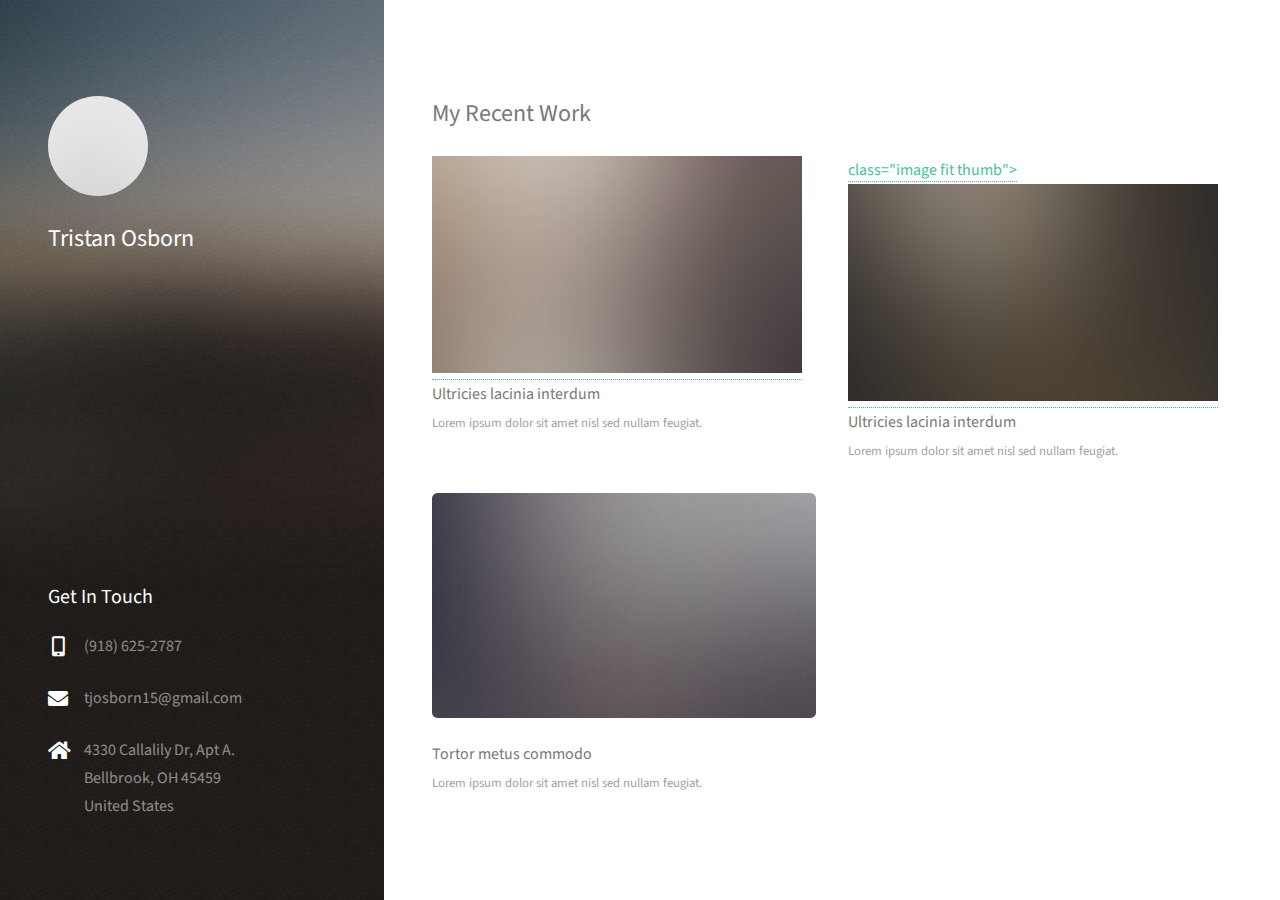
==== commit 550d33d8: "Update index.html" ====
--- a/index.html
+++ b/index.html
@@ -46,12 +46,12 @@
 						<h2>My Recent Work</h2>
 						<div class="row">
 							<article class="col-6 col-12-xsmall work-item">
-								<a href="cars4u_final.html-2" target="_blank"><img src="images/thumbs/01.jpg" alt="" /></a>
+								<a href="cars4u_final-2.html" target="_blank"><img src="images/thumbs/01.jpg" alt="" /></a>
 								<h3>Ultricies lacinia interdum</h3>
 								<p>Lorem ipsum dolor sit amet nisl sed nullam feugiat.</p>
 							</article>
 							<article class="col-6 col-12-xsmall work-item">
-								<a href="images/fulls/02.jpg" class="image fit thumb"><img src="images/thumbs/02.jpg" alt="" /></a>
+								<a href="Foo-2.html" target="_blank"> class="image fit thumb"><img src="images/thumbs/02.jpg" alt="" /></a>
 								<h3>Ultricies lacinia interdum</h3>
 								<p>Lorem ipsum dolor sit amet nisl sed nullam feugiat.</p>
 							</article>
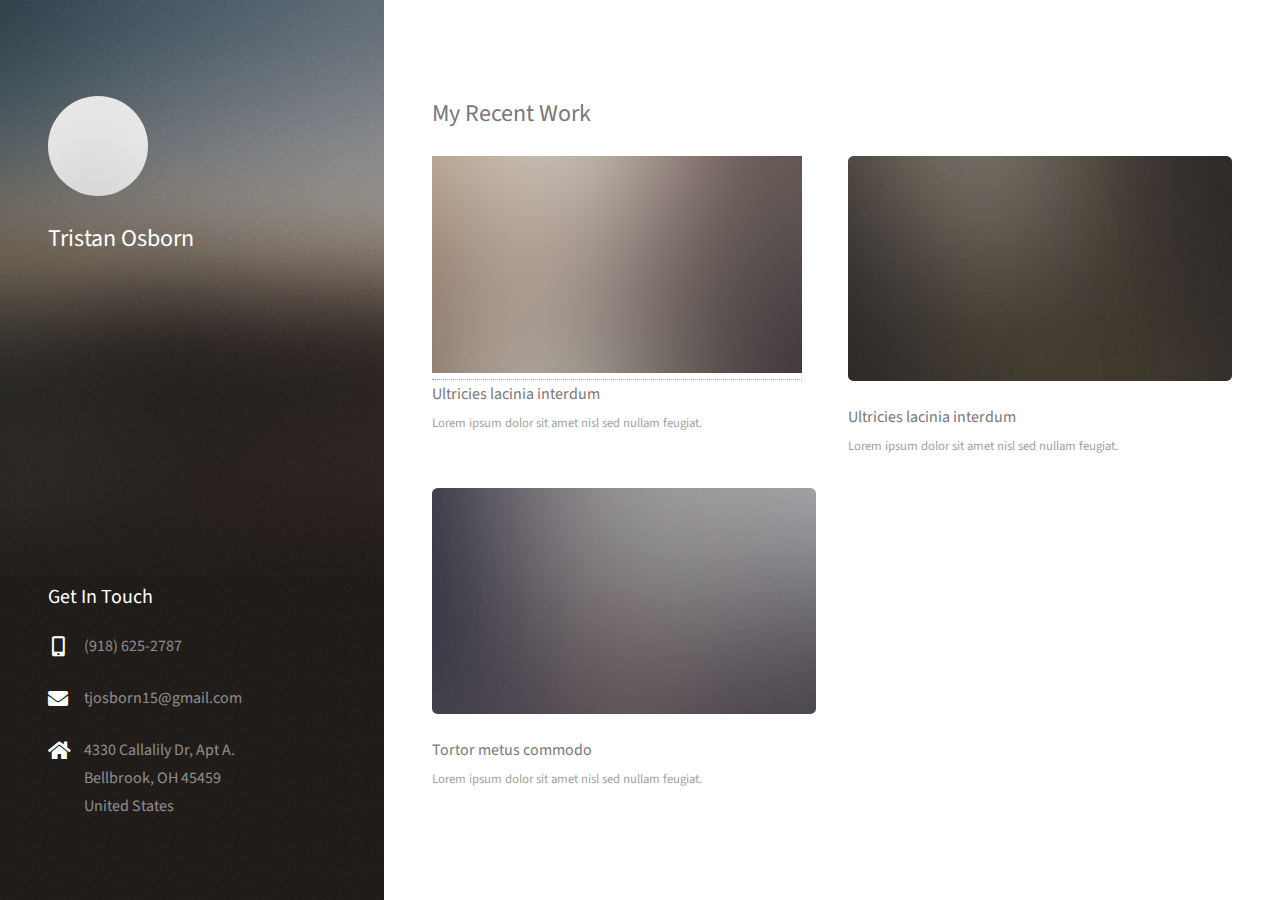
==== commit 05ac2656: "Update index.html" ====
--- a/index.html
+++ b/index.html
@@ -51,9 +51,11 @@
 								<p>Lorem ipsum dolor sit amet nisl sed nullam feugiat.</p>
 							</article>
 							<article class="col-6 col-12-xsmall work-item">
-								<a href="Foo-2.html" target="_blank"> class="image fit thumb"><img src="images/thumbs/02.jpg" alt="" /></a>
-								<h3>Ultricies lacinia interdum</h3>
-								<p>Lorem ipsum dolor sit amet nisl sed nullam feugiat.</p>
+							    <a href="Foo-2.html" target="_blank" class="image fit thumb">
+							        <img src="images/thumbs/02.jpg" alt="" />
+							    </a>
+							    <h3>Ultricies lacinia interdum</h3>
+							    <p>Lorem ipsum dolor sit amet nisl sed nullam feugiat.</p>
 							</article>
 							<article class="col-6 col-12-xsmall work-item">
 								<a href="images/fulls/03.jpg" class="image fit thumb"><img src="images/thumbs/03.jpg" alt="" /></a>
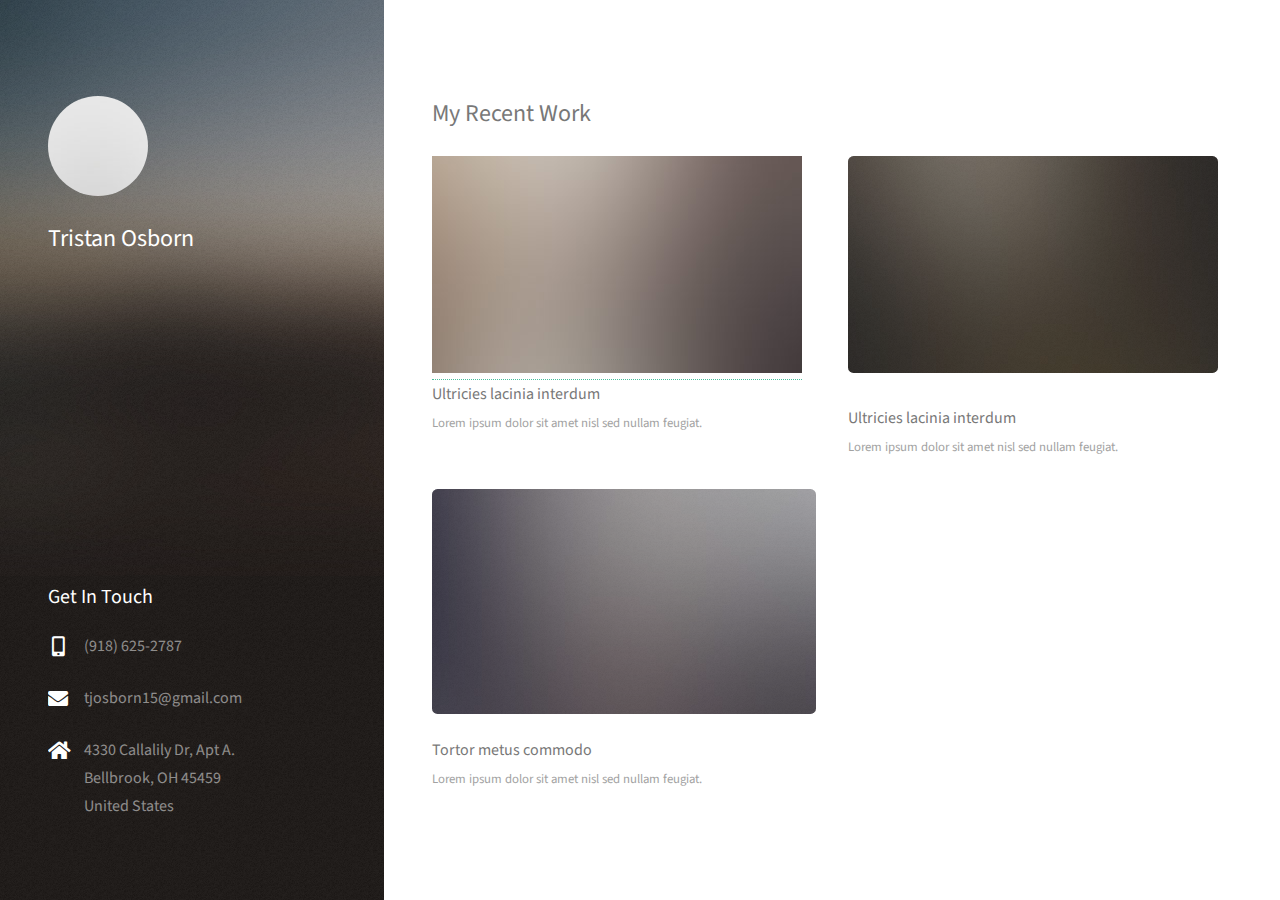
==== commit 027bb02f: "Update index.html" ====
--- a/index.html
+++ b/index.html
@@ -51,7 +51,7 @@
 								<p>Lorem ipsum dolor sit amet nisl sed nullam feugiat.</p>
 							</article>
 							<article class="col-6 col-12-xsmall work-item">
-							    <a href="Foo-2.html" target="_blank" class="image fit thumb">
+							    <a href="Foo-2.html" target="_blank" class="image">
 							        <img src="images/thumbs/02.jpg" alt="" />
 							    </a>
 							    <h3>Ultricies lacinia interdum</h3>
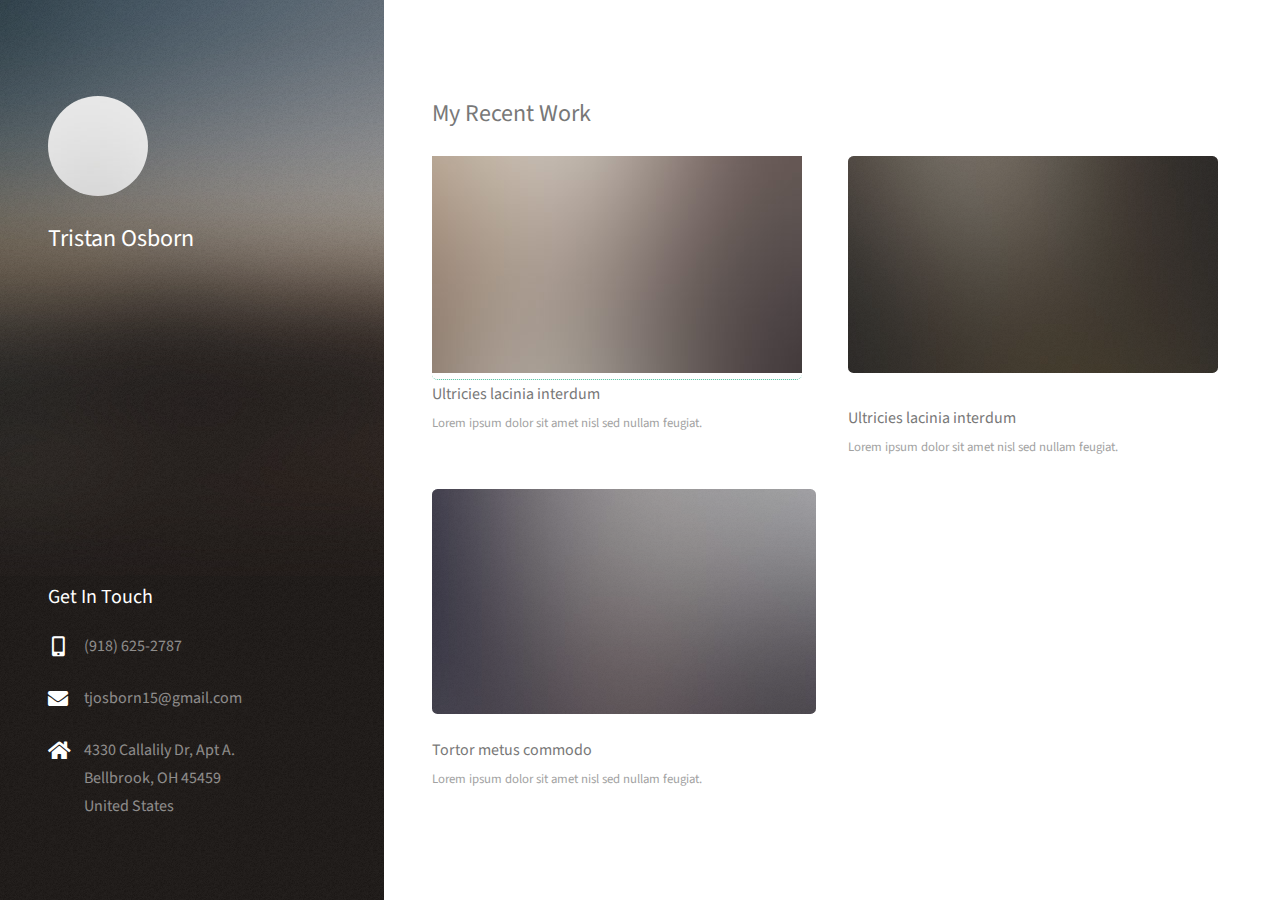
==== commit ac46b952: "Update index.html" ====
--- a/index.html
+++ b/index.html
@@ -46,7 +46,7 @@
 						<h2>My Recent Work</h2>
 						<div class="row">
 							<article class="col-6 col-12-xsmall work-item">
-								<a href="cars4u_final-2.html" target="_blank"><img src="images/thumbs/01.jpg" alt="" /></a>
+								<a href="cars4u_final-2.html" target="_blank" class="tile"><img src="images/thumbs/01.jpg" alt="" /></a>
 								<h3>Ultricies lacinia interdum</h3>
 								<p>Lorem ipsum dolor sit amet nisl sed nullam feugiat.</p>
 							</article>
--- a/assets/css/main.css
+++ b/assets/css/main.css
@@ -289,6 +289,12 @@
 			}
 
 		}
+
+/* tile */
+
+	.tile {
+		border-radius: 0.35em;
+	}
 
 /* Row */
 
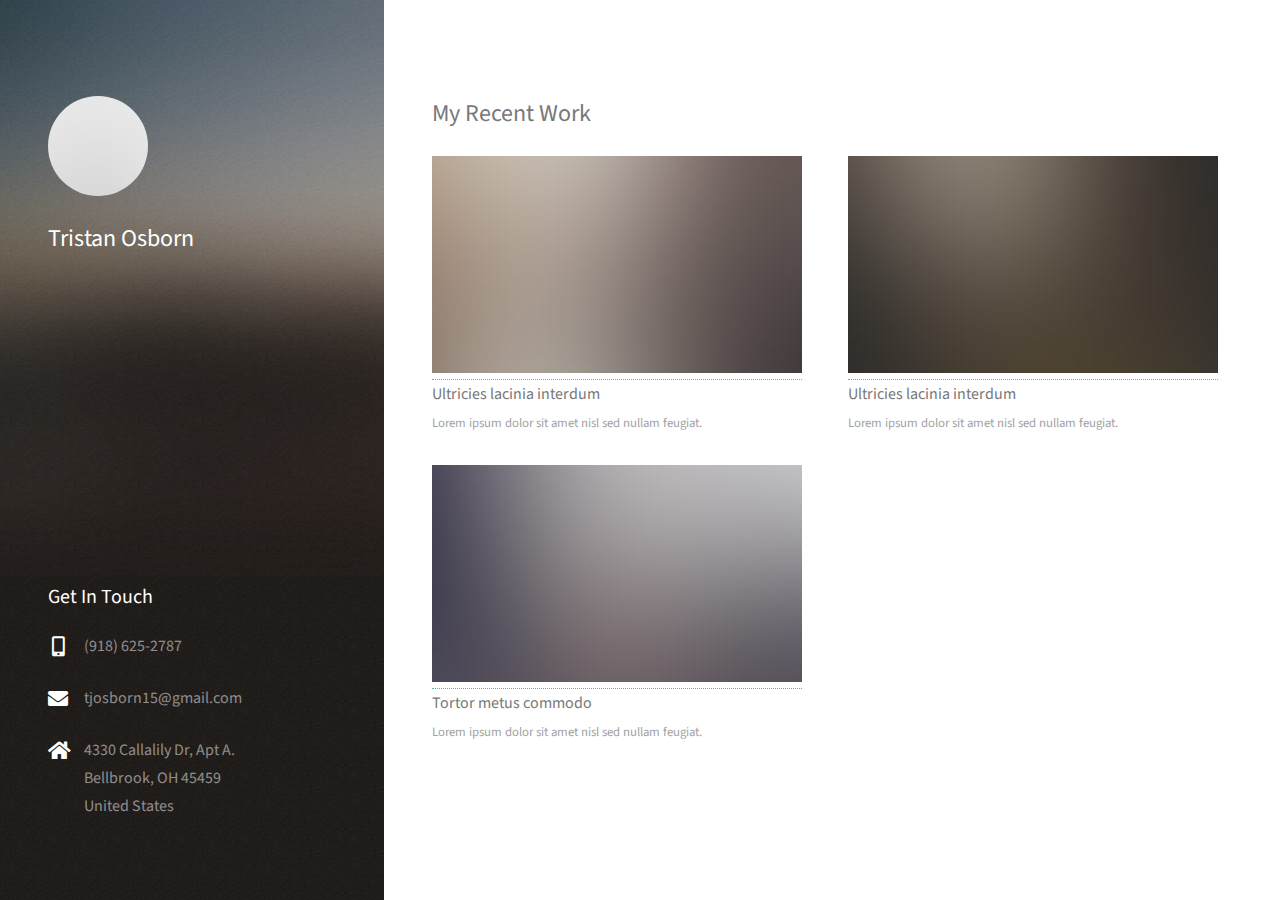
==== commit 98437843: "Update index.html" ====
--- a/index.html
+++ b/index.html
@@ -46,19 +46,19 @@
 						<h2>My Recent Work</h2>
 						<div class="row">
 							<article class="col-6 col-12-xsmall work-item">
-								<a href="cars4u_final-2.html" target="_blank" class="tile"><img src="images/thumbs/01.jpg" alt="" /></a>
+								<a href="cars4u_final-2.html" target="_blank"><img src="images/thumbs/01.jpg" alt="" /></a>
 								<h3>Ultricies lacinia interdum</h3>
 								<p>Lorem ipsum dolor sit amet nisl sed nullam feugiat.</p>
 							</article>
 							<article class="col-6 col-12-xsmall work-item">
-							    <a href="Foo-2.html" target="_blank" class="image">
+							    <a href="Foo-2.html" target="_blank">
 							        <img src="images/thumbs/02.jpg" alt="" />
 							    </a>
 							    <h3>Ultricies lacinia interdum</h3>
 							    <p>Lorem ipsum dolor sit amet nisl sed nullam feugiat.</p>
 							</article>
 							<article class="col-6 col-12-xsmall work-item">
-								<a href="images/fulls/03.jpg" class="image fit thumb"><img src="images/thumbs/03.jpg" alt="" /></a>
+								<a href="images/fulls/03.jpg"><img src="images/thumbs/03.jpg" alt="" /></a>
 								<h3>Tortor metus commodo</h3>
 								<p>Lorem ipsum dolor sit amet nisl sed nullam feugiat.</p>
 							</article>
--- a/assets/css/main.css
+++ b/assets/css/main.css
@@ -294,6 +294,9 @@
 
 	.tile {
 		border-radius: 0.35em;
+		border: 0;
+		display: inline-block;
+		position: relative;
 	}
 
 /* Row */
